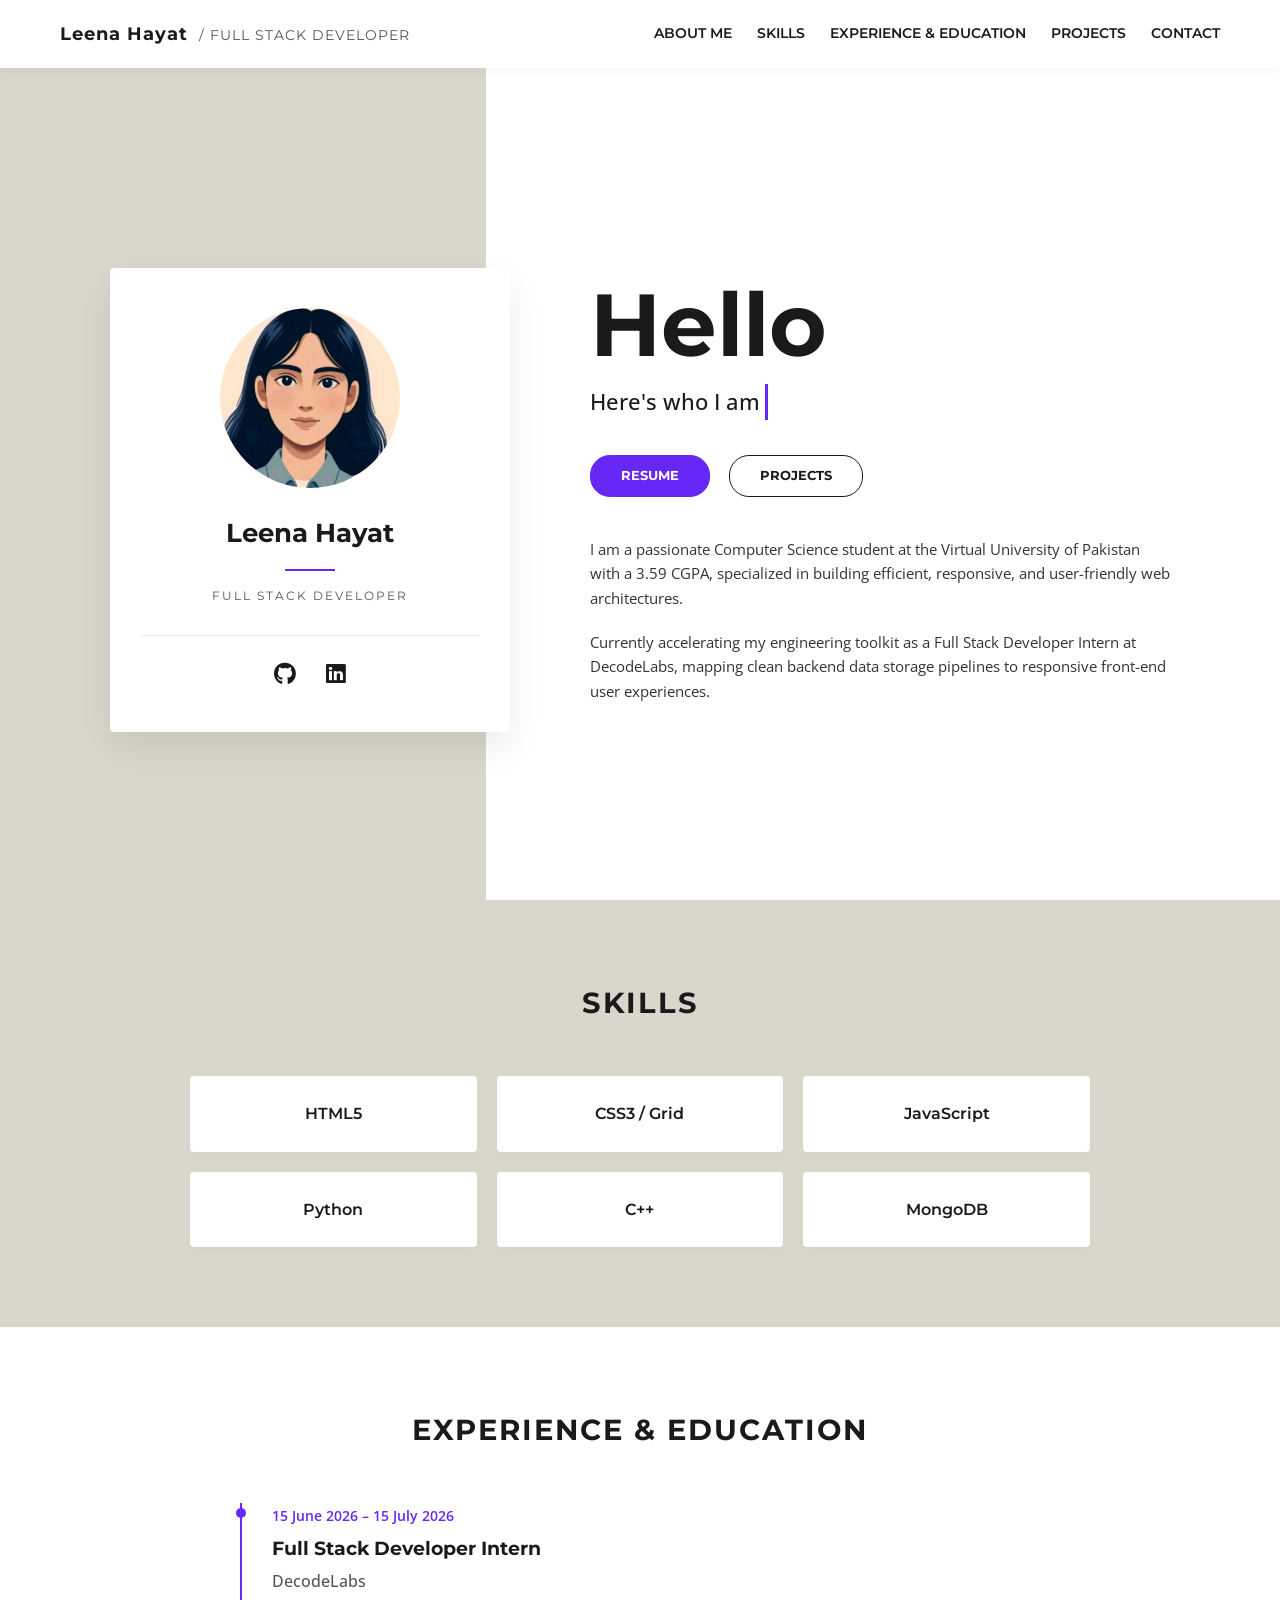
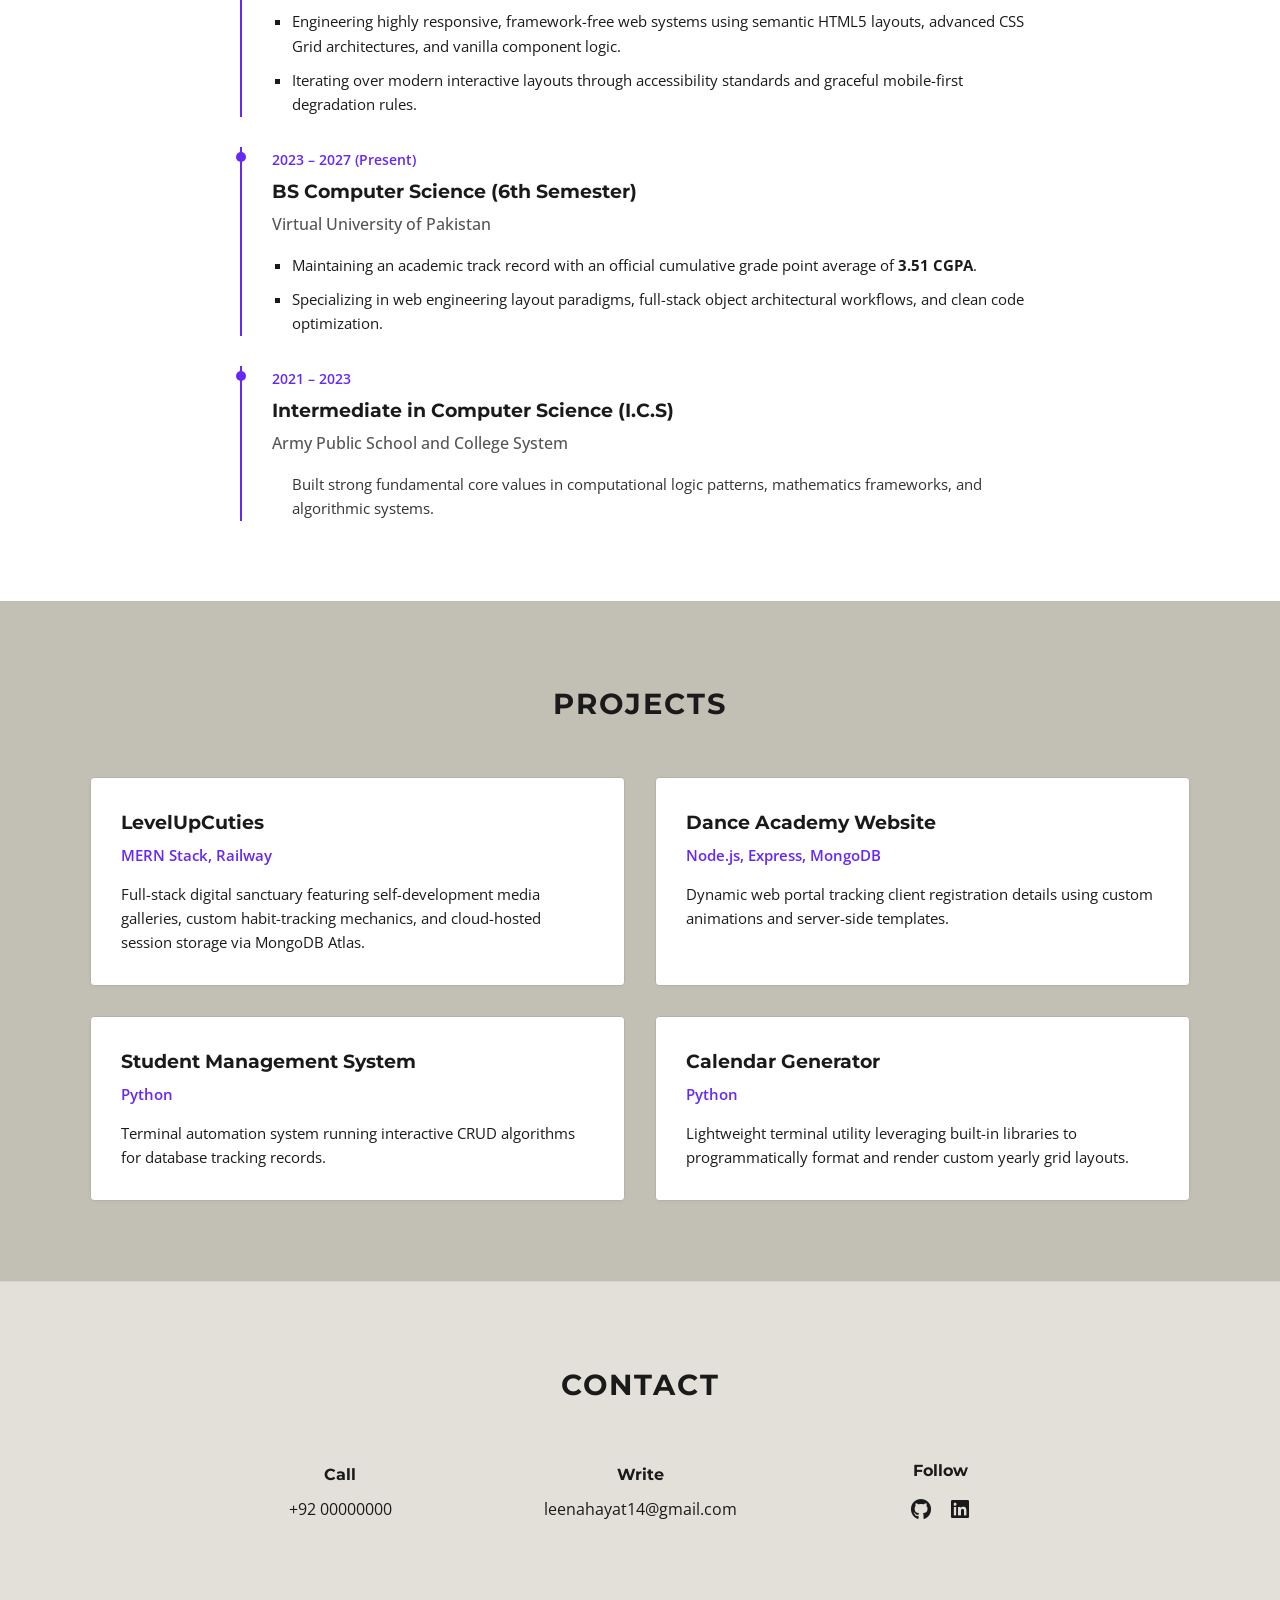
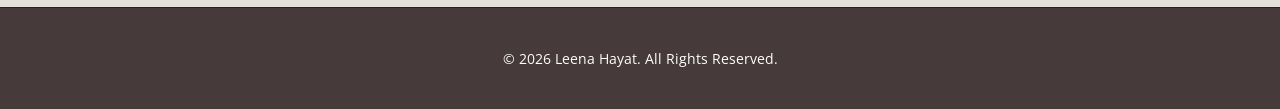
==== mainpage.html @ c71c474e "Adding DecodeLab Project 1" ====
<!DOCTYPE html>
<html lang="en">
<head>
    <meta charset="UTF-8">
    <meta name="viewport" content="width=device-width, initial-scale=1.0">
    <title>Leena Hayat | Portfolio</title>
    <link rel="stylesheet" href="style.css">
    <link rel="preconnect" href="https://fonts.googleapis.com">
    <link rel="preconnect" href="https://fonts.gstatic.com" crossorigin>
    <link href="https://fonts.googleapis.com/css2?family=Montserrat:wght@400;600;700&family=Open+Sans:wght@400;500&display=swap" rel="stylesheet">
    <link rel="stylesheet" href="https://cdnjs.cloudflare.com/ajax/libs/font-awesome/6.4.0/css/all.min.css">
</head>
<body>

    <header class="navbar">
        <div class="nav-container">
            <div class="logo">
                <strong>Leena Hayat</strong> <span class="title-sub">/ FULL STACK DEVELOPER</span>
            </div>
            <button class="menu-toggle" aria-label="Toggle Navigation" onclick="toggleMenu()">☰</button>
            <nav class="nav-links" id="navLinks">
                <a href="#hero" onclick="toggleMenu()">ABOUT ME</a>
                <a href="#skills" onclick="toggleMenu()">SKILLS</a>
                <a href="#experience" onclick="toggleMenu()">EXPERIENCE & EDUCATION</a>
                <a href="#projects" onclick="toggleMenu()">PROJECTS</a>
                <a href="#contact" onclick="toggleMenu()">CONTACT</a>
            </nav>
        </div>
    </header>

    <main class="hero-wrapper" id="hero">
        <div class="hero-container">
            
            <div class="profile-card">
                <div class="avatar-container">
                    <img src="leenaprofile.jpeg" alt="Leena Hayat" class="profile-img">
                </div>
                <h2>Leena Hayat</h2>
                <div class="divider"></div>
                <p class="card-sub">FULL STACK DEVELOPER</p>
                <div class="card-socials">
                    <a href="https://github.com/leenahayat" target="_blank" title="GitHub"><i class="fab fa-github"></i></a>
                    <a href="https://www.linkedin.com/in/leena-hayat/" target="_blank" title="LinkedIn"><i class="fab fa-linkedin"></i></a>
                </div>
            </div>

            <div class="hero-text-content">
                <h1 class="main-heading" id="typewriter-title"></h1>
                <p class="tagline" id="typewriter-sub"></p>
                
                <div class="cta-buttons">
                    <a href="Leena_Hayat_CV_.pdf" target="_blank" class="btn btn-primary">RESUME</a>
                    <a href="#projects" class="btn btn-secondary">PROJECTS</a>
                </div>

                <div class="about-paragraphs">
                    <p>I am a passionate Computer Science student at the Virtual University of Pakistan with a 3.59 CGPA, specialized in building efficient, responsive, and user-friendly web architectures.</p>
                    <p>Currently accelerating my engineering toolkit as a Full Stack Developer Intern at DecodeLabs, mapping clean backend data storage pipelines to responsive front-end user experiences.</p>
                </div>
            </div>

        </div>
    </main>

    <section class="skills-section" id="skills">
        <h2 class="section-title">SKILLS</h2>
        <div class="skills-grid">
            <div class="skill-card">HTML5</div>
            <div class="skill-card">CSS3 / Grid</div>
            <div class="skill-card">JavaScript</div>
            <div class="skill-card">Python</div>
            <div class="skill-card">C++</div>
            <div class="skill-card">MongoDB</div>
        </div>
    </section>

    <section class="experience-section" id="experience">
        <h2 class="section-title">EXPERIENCE & EDUCATION</h2>
        <div class="timeline-container">
            
            <div class="experience-box">
                <span class="timeline-date">15 June 2026 – 15 July 2026</span>
                <h3>Full Stack Developer Intern</h3>
                <h4 class="company-name">DecodeLabs</h4>
                <ul class="exp-details">
                    <li>Engineering highly responsive, framework-free web systems using semantic HTML5 layouts, advanced CSS Grid architectures, and vanilla component logic.</li>
                    <li>Iterating over modern interactive layouts through accessibility standards and graceful mobile-first degradation rules.</li>
                </ul>
            </div>

            <div class="experience-box">
                <span class="timeline-date">2023 – 2027 (Present)</span>
                <h3>BS Computer Science (6th Semester)</h3>
                <h4 class="company-name">Virtual University of Pakistan</h4>
                <ul class="exp-details">
                    <li>Maintaining an academic track record with an official cumulative grade point average of <strong>3.51 CGPA</strong>.</li>
                    <li>Specializing in web engineering layout paradigms, full-stack object architectural workflows, and clean code optimization.</li>
                </ul>
            </div>

            <div class="experience-box">
                <span class="timeline-date">2021 – 2023</span>
                <h3>Intermediate in Computer Science (I.C.S)</h3>
                <h4 class="company-name">Army Public School and College System</h4>
                <p style="font-size: 0.95rem; margin-top: 8px; color: #333333; padding-left: 20px;">
                    Built strong fundamental core values in computational logic patterns, mathematics frameworks, and algorithmic systems.
                </p>
            </div>

        </div>
    </section>

    <section class="projects-section" id="projects">
        <h2 class="section-title">PROJECTS</h2>
        
        <div class="gallery-wrapper-mobile">
            <div class="projects-grid" id="projectGrid">
                
                <a href="https://github.com/leenahayat" target="_blank" class="project-card">
                    <h3>LevelUpCuties</h3>
                    <p class="proj-stack">MERN Stack, Railway</p>
                    <p>Full-stack digital sanctuary featuring self-development media galleries, custom habit-tracking mechanics, and cloud-hosted session storage via MongoDB Atlas.</p>
                </a>

                <a href="https://github.com/leenahayat" target="_blank" class="project-card">
                    <h3>Dance Academy Website</h3>
                    <p class="proj-stack">Node.js, Express, MongoDB</p>
                    <p>Dynamic web portal tracking client registration details using custom animations and server-side templates.</p>
                </a>

                <a href="https://github.com/leenahayat" target="_blank" class="project-card">
                    <h3>Student Management System</h3>
                    <p class="proj-stack">Python</p>
                    <p>Terminal automation system running interactive CRUD algorithms for database tracking records.</p>
                </a>

                <a href="https://github.com/leenahayat" target="_blank" class="project-card">
                    <h3>Calendar Generator</h3>
                    <p class="proj-stack">Python</p>
                    <p>Lightweight terminal utility leveraging built-in libraries to programmatically format and render custom yearly grid layouts.</p>
                </a>

            </div>

            <div class="gallery-dots" id="galleryDots">
                <span class="dot active"></span>
                <span class="dot"></span>
                <span class="dot"></span>
                <span class="dot"></span>
            </div>
        </div>
    </section>

    <section class="contact-section" id="contact">
        <h2 class="section-title">CONTACT</h2>
        <div class="contact-info-grid">
            <div class="contact-item">
                <strong>Call</strong>
                <p>+92 00000000</p>
            </div>
            <div class="contact-item">
                <strong>Write</strong>
                <p>leenahayat14@gmail.com</p>
            </div>
            <div class="contact-item">
                <strong>Follow</strong>
                <div class="footer-socials">
                    <a href="https://github.com/leenahayat" target="_blank" title="GitHub"><i class="fab fa-github"></i></a>
                    <a href="https://www.linkedin.com/in/leena-hayat/" target="_blank" title="LinkedIn"><i class="fab fa-linkedin"></i></a>
                </div>
            </div>
        </div>
    </section>

    <footer class="footer">
        <p>&copy; 2026 Leena Hayat. All Rights Reserved.</p>
    </footer>

    <script>
        // Navbar toggle control
        function toggleMenu() {
            const navLinks = document.getElementById('navLinks');
            const toggleBtn = document.querySelector('.menu-toggle');
            
            if(window.innerWidth <= 768) {
                navLinks.classList.toggle('active');
                toggleBtn.textContent = navLinks.classList.contains('active') ? '✕' : '☰';
            }
        }

        // Asynchronous Typewriter Animation Engine
        const titleText = "Hello";
        const subText = "Here's who I am & what I do";
        
        let titleIndex = 0;
        let subIndex = 0;
        
        const titleElement = document.getElementById("typewriter-title");
        const subElement = document.getElementById("typewriter-sub");

        function typeTitle() {
            if (titleIndex < titleText.length) {
                titleElement.innerHTML += titleText.charAt(titleIndex);
                titleIndex++;
                setTimeout(typeTitle, 120); // Speed of "Hello" typing
            } else {
                titleElement.style.borderRight = "none";
                setTimeout(typeSub, 400);
            }
        }

        function typeSub() {
            subElement.style.borderRight = "3px solid var(--color-accent)";
            
            if (subIndex < subText.length) {
                subElement.innerHTML += subText.charAt(subIndex);
                subIndex++;
                setTimeout(typeSub, 60); // Speed of tagline typing
            }
        }

        // Mobile Gallery Carousel Navigation Dots Dynamic Sync Tracker
        const projectGrid = document.getElementById('projectGrid');
        const dots = document.querySelectorAll('.gallery-dots .dot');

        if (projectGrid && dots.length > 0) {
            projectGrid.addEventListener('scroll', () => {
                const scrollLeft = projectGrid.scrollLeft;
                const cardWidth = projectGrid.querySelector('.project-card').clientWidth + 16; // Include structural card gap
                const activeIndex = Math.round(scrollLeft / cardWidth);
                
                dots.forEach((dot, index) => {
                    if (index === activeIndex) {
                        dot.classList.add('active');
                    } else {
                        dot.classList.remove('active');
                    }
                });
            });
        }

        // Initialize script on document load
        window.addEventListener("DOMContentLoaded", () => {
            titleElement.style.borderRight = "3px solid var(--color-accent)";
            setTimeout(typeTitle, 500);
        });
    </script>
</body>
</html>
---- style.css ----
/* --- 2025/2026 Aesthetic Palette Design Core --- */
:root {
    --bg-warm-canvas: #D9D6CB;    /* Core warm grey split accent background */
    --bg-projects-darker: #C2BFB4; /* Custom darker layout background color tone for Projects section */
    --color-accent: #6528F7;      /* Vivid Purple Focus Theme */
    --color-dark: #1A1A1A;        /* High-contrast text clarity */
    --color-darkest-grey: #463a3a; /* Darkest charcoal grey explicitly mapped for the footer block canvas */
    --color-muted: #555555;       /* Subtext values */
    --font-headings: 'Montserrat', sans-serif;
    --font-body: 'Open Sans', sans-serif;
}

* {
    margin: 0;
    padding: 0;
    box-sizing: border-box;
}

html {
    scroll-behavior: smooth;
}

body {
    background-color: #FFFFFF;
    color: var(--color-dark);
    font-family: var(--font-body);
    line-height: 1.6;
    overflow-x: hidden;
}

/* --- 1. Navbar Navigation Layout --- */
.navbar {
    position: fixed;
    top: 0;
    left: 0;
    width: 100%;
    background: #FFFFFF;
    z-index: 9999;
    box-shadow: 0 2px 10px rgba(0, 0, 0, 0.05);
}

.nav-container {
    max-width: 1200px;
    margin: 0 auto;
    display: flex;
    justify-content: space-between;
    align-items: center;
    padding: 20px 20px;
    position: relative;
}

.logo {
    font-family: var(--font-headings);
    font-size: 1.1rem;
    letter-spacing: 1px;
}

.title-sub {
    color: var(--color-muted);
    font-size: 0.85rem;
    font-weight: 400;
    margin-left: 5px;
}

.nav-links {
    display: flex;
    align-items: center;
}

.nav-links a {
    text-decoration: none;
    color: var(--color-dark);
    font-family: var(--font-headings);
    font-size: 0.85rem;
    font-weight: 600;
    margin-left: 25px;
    transition: color 0.2s ease;
}

.nav-links a:hover {
    color: var(--color-accent);
}

.menu-toggle {
    display: none;
    background: none;
    border: none;
    font-size: 1.8rem;
    cursor: pointer;
    color: var(--color-dark);
    z-index: 10000;
}

/* --- 2. Asymmetric Split Hero Framework --- */
.hero-wrapper {
    min-height: 100vh;
    padding-top: 100px;
    display: flex;
    align-items: center;
    position: relative;
}

.hero-wrapper::before {
    content: '';
    position: absolute;
    top: 0;
    left: 0;
    width: 38%;
    height: 100%;
    background-color: var(--bg-warm-canvas);
    z-index: -1;
}

.hero-container {
    max-width: 1100px;
    margin: 0 auto;
    width: 100%;
    display: grid;
    grid-template-columns: 400px 1fr;
    gap: 60px;
    padding: 40px 20px;
    align-items: center;
}

/* Asymmetric Profile ID Card Component */
.profile-card {
    background: #FFFFFF;
    box-shadow: 0 15px 35px rgba(0, 0, 0, 0.08);
    border-radius: 4px;
    padding: 40px 30px;
    text-align: center;
}

.avatar-container {
    width: 180px;
    height: 180px;
    border-radius: 50%;
    margin: 0 auto 25px auto;
    overflow: hidden;
    background: rgba(0, 0, 0, 0.05);
}

.profile-img {
    width: 100%;
    height: 100%;
    object-fit: cover;
}

.profile-card h2 {
    font-family: var(--font-headings);
    font-size: 1.6rem;
    margin-bottom: 15px;
}

.divider {
    width: 50px;
    height: 2px;
    background-color: var(--color-accent);
    margin: 0 auto 15px auto;
}

.card-sub {
    font-family: var(--font-headings);
    letter-spacing: 2px;
    font-size: 0.75rem;
    color: var(--color-muted);
    margin-bottom: 30px;
}

.card-socials {
    display: flex;
    justify-content: center;
    gap: 30px;
    border-top: 1px solid #EEEEEE;
    padding-top: 20px;
}

.card-socials a {
    text-decoration: none;
    color: var(--color-dark);
    font-size: 1.4rem;
    transition: color 0.2s ease;
}

.card-socials a:hover {
    color: var(--color-accent);
}

/* Right Narrative Grid Column */
.hero-text-content {
    padding-left: 20px;
}

.main-heading {
    font-family: var(--font-headings);
    font-size: 5.5rem;
    font-weight: 700;
    line-height: 1.1;
    display: inline-block;
    padding-right: 5px;
    margin-bottom: 10px;
    white-space: nowrap;
    animation: blinkCursor 0.8s step-end infinite;
}

.tagline {
    font-size: 1.4rem;
    margin-bottom: 35px;
    font-weight: 500;
    display: block;
    width: max-content;
    max-width: 100%;
    padding-right: 5px;
    white-space: nowrap;
    animation: blinkCursor 0.8s step-end infinite;
}

@media (max-width: 480px) {
    .main-heading, .tagline {
        white-space: normal !important;
        border-right: none !important;
        animation: none !important;
    }
}

@keyframes blinkCursor {
    from, to { border-color: transparent }
    50% { border-color: var(--color-accent); }
}

.cta-buttons {
    margin-bottom: 40px;
}

.btn {
    display: inline-block;
    padding: 10px 30px;
    border-radius: 20px;
    text-decoration: none;
    font-family: var(--font-headings);
    font-size: 0.8rem;
    font-weight: 700;
    margin-right: 15px;
    transition: all 0.2s ease;
}

.btn-primary {
    background-color: var(--color-accent);
    color: #FFFFFF;
    border: 1px solid var(--color-accent);
}

.btn-primary:hover {
    background-color: #4C11D3;
}

.btn-secondary {
    background-color: transparent;
    color: var(--color-dark);
    border: 1px solid var(--color-dark);
}

.btn-secondary:hover {
    background-color: var(--color-dark);
    color: #FFFFFF;
}

.about-paragraphs p {
    margin-bottom: 20px;
    color: #333333;
    font-size: 0.95rem;
}

/* --- Section Standards --- */
.section-title {
    font-family: var(--font-headings);
    text-align: center;
    font-size: 1.8rem;
    letter-spacing: 2px;
    margin-bottom: 50px;
    position: relative;
}

/* --- 4. Technical Skills Section --- */
.skills-section {
    background-color: var(--bg-warm-canvas);
    padding: 80px 20px;
}

.skills-grid {
    max-width: 900px;
    margin: 0 auto;
    display: grid;
    grid-template-columns: repeat(3, 1fr);
    gap: 20px;
}

.skill-card {
    background: #FFFFFF;
    padding: 25px;
    text-align: center;
    font-family: var(--font-headings);
    font-weight: 600;
    border-radius: 4px;
    box-shadow: 0 4px 10px rgba(0,0,0,0.02);
    position: relative;
    overflow: hidden;
    transition: transform 0.3s cubic-bezier(0.25, 1, 0.5, 1), box-shadow 0.3s ease;
}

.skill-card:hover {
    transform: translateY(-5px);
    box-shadow: 0 12px 24px rgba(0, 0, 0, 0.12);
}

.skill-card::before, .project-card::before {
    content: '';
    position: absolute;
    top: 0;
    left: -150%;
    width: 50%;
    height: 100%;
    background: linear-gradient(to right, rgba(255,255,255,0) 0%, rgba(255,255,255,0.4) 50%, rgba(255,255,255,0) 100%);
    transform: skewX(-25deg);
}

.skill-card:hover::before, .project-card:hover::before {
    animation: shineEffect 0.75s ease-in-out;
}

@keyframes shineEffect {
    100% { left: 200%; }
}

/* --- 5. Experience & Education Block Timeline --- */
.experience-section {
    padding: 80px 20px;
    background: #FFFFFF;
}

.timeline-container {
    max-width: 800px;
    margin: 0 auto;
}

.experience-box {
    border-left: 2px solid var(--color-accent);
    padding-left: 30px;
    position: relative;
    margin-bottom: 30px;
}

.experience-box:last-child {
    margin-bottom: 0;
}

.experience-box::before {
    content: '';
    position: absolute;
    left: -6px;
    top: 5px;
    width: 10px;
    height: 10px;
    background-color: var(--color-accent);
    border-radius: 50%;
}

.timeline-date {
    font-weight: 600;
    color: var(--color-accent);
    font-size: 0.9rem;
}

.experience-box h3 {
    font-family: var(--font-headings);
    margin: 5px 0;
}

.company-name {
    color: var(--color-muted);
    font-weight: 500;
    margin-bottom: 15px;
}

.exp-details {
    list-style-type: square;
    padding-left: 20px;
}

.exp-details li {
    margin-bottom: 10px;
    font-size: 0.95rem;
}

/* --- 6. Projects Presentation Grid --- */
.projects-section {
    padding: 80px 20px;
    background-color: var(--bg-projects-darker);
}

.projects-grid {
    max-width: 1100px;
    margin: 0 auto;
    display: grid;
    grid-template-columns: repeat(2, 1fr);
    gap: 30px;
}

.project-card {
    background: #FFFFFF;
    border: 1px solid #B5B2A8;
    padding: 30px;
    border-radius: 4px;
    box-shadow: 0 2px 5px rgba(0,0,0,0.02);
    text-decoration: none;
    color: inherit;
    display: block;
    position: relative;
    overflow: hidden;
    transition: transform 0.3s cubic-bezier(0.25, 1, 0.5, 1), box-shadow 0.3s ease, border-color 0.3s ease;
}

.project-card:hover {
    transform: translateY(-6px);
    box-shadow: 0 15px 30px rgba(0, 0, 0, 0.15);
    border-color: var(--color-accent);
}

.project-card h3 {
    font-family: var(--font-headings);
    margin-bottom: 5px;
}

.proj-stack {
    font-size: 0.8rem;
    color: var(--color-accent);
    font-weight: 600;
    margin-bottom: 15px;
}

.project-card p {
    font-size: 0.95rem;
}

/* Carousel Dots are completely hidden on desktop layout views */
.gallery-dots {
    display: none;
}

/* --- 7. Contact Alignment Grid & Footer Favicons --- */
.contact-section {
    padding: 80px 20px;
    background: rgba(217, 214, 203, 0.75);
    backdrop-filter: blur(10px);
    -webkit-backdrop-filter: blur(10px);
    border-top: 1px solid rgba(0, 0, 0, 0.05);
}

.contact-info-grid {
    max-width: 900px;
    margin: 0 auto;
    display: grid;
    grid-template-columns: repeat(3, 1fr);
    text-align: center;
    align-items: center;
}

.contact-item strong {
    font-family: var(--font-headings);
    display: block;
    margin-bottom: 10px;
}

.footer-socials {
    display: flex;
    justify-content: center;
    gap: 20px;
}

.footer-socials a {
    color: var(--color-dark);
    font-size: 1.3rem;
    transition: color 0.2s ease;
}

.footer-socials a:hover {
    color: var(--color-accent);
}

/* --- 8. System Footer Metadata --- */
.footer {
    background: var(--color-darkest-grey); 
    color: #FFFFFF; 
    text-align: center;
    padding: 40px 20px;
    border-top: 1px solid #222222;
    font-size: 0.85rem;
}

.footer p { color: #FFFFFF; }

/* --- Media Queries for Tablet & Collapsed Layouts --- */
@media (max-width: 1024px) {
    .hero-container {
        grid-template-columns: 1fr;
        justify-content: center;
    }
    .hero-wrapper::before {
        width: 100%;
        height: 450px;
    }
    .profile-card {
        max-width: 450px;
        margin: 0 auto;
    }
    .hero-text-content {
        text-align: center;
        padding-left: 0;
    }
}

/* ==========================================================================
   MOBILE RESPONSIVE RULES (Max-Width: 768px)
   ========================================================================== */
@media screen and (max-width: 768px) {
    
    .menu-toggle {
        display: block;
    }

    .title-sub {
        display: none;
    }

    .nav-links {
        display: flex;
        flex-direction: column;
        position: absolute;
        top: 100%;
        left: 0;
        width: 100%;
        background-color: #FFFFFF;
        box-shadow: 0 8px 16px rgba(0, 0, 0, 0.08);
        padding: 0;
        max-height: 0;
        overflow: hidden;
        transition: max-height 0.3s cubic-bezier(0.4, 0, 0.2, 1), padding 0.3s ease;
    }

    .nav-links.active {
        max-height: 360px;
        padding: 10px 0;
        border-top: 1px solid #F5F5F5;
    }

    .nav-links a {
        width: 100%;
        text-align: center;
        padding: 12px 0 !important;
        margin: 0 !important;
        font-size: 0.9rem !important;
        font-weight: 600;
        color: var(--color-dark);
        border-bottom: 1px solid #FAFAFA;
    }

    .nav-links a:last-child { border-bottom: none; }
    .nav-links a:hover { background-color: #F9F9F9; color: var(--color-accent); }
    
    /* 2. HERO PROFILE REALIGNMENT & CENTER TAGLINE FIX */
    .hero-container {
        display: flex;
        flex-direction: column;
        align-items: center;
        text-align: center;
        padding: 2rem 1rem;
    }

    .profile-card {
        width: 100%;
        max-width: 320px;
        margin-bottom: 2.5rem;
        box-shadow: 0 8px 24px rgba(0, 0, 0, 0.06);
        border-radius: 16px;
        padding: 2rem 1.5rem;
    }

    .hero-text-content {
        width: 100%;
        display: flex;
        flex-direction: column;
        align-items: center; /* Grounding all components precisely in the center */
    }

    .main-heading {
        font-size: 2.5rem !important;
        margin-bottom: 0.5rem;
        text-align: center;
        display: block; /* Changes inline status block to let centering auto parameters resolve */
        padding-right: 0;
    }

    /* Tagline Moved From Side Alignment into Perfect Center beneath Hello */
    .tagline {
        font-size: 1.1rem !important;
        text-align: center !important;
        margin: 0 auto 2rem auto !important; /* Perfect auto-centering margins */
        padding-right: 0 !important;
        display: inline-block !important;
        width: auto !important;
    }

    .about-paragraphs p {
        font-size: 0.95rem;
        line-height: 1.6;
        text-align: justify;
        text-align-last: center;
        margin-bottom: 1rem;
        padding: 0 0.5rem;
    }

    .cta-buttons {
        display: flex;
        justify-content: center;
        gap: 12px;
        margin-bottom: 2rem;
        width: 100%;
    }

    .btn {
        width: 45%;
        padding: 10px 0;
        font-size: 0.9rem;
        margin-right: 0 !important;
    }

    /* 3. SKILLS GRID TRANSFORM */
    .skills-grid {
        display: grid !important;
        grid-template-columns: repeat(2, 1fr) !important;
        gap: 12px !important;
        padding: 0 1rem;
    }

    .skill-card {
        padding: 14px 8px !important;
        font-size: 0.9rem !important;
        font-weight: 600;
        border-radius: 8px;
    }

    /* 4. EXPERIENCE & TIMELINE SPACING */
    .experience-section { padding: 3rem 1rem !important; }
    .experience-box { padding: 1.5rem !important; margin-bottom: 1.5rem !important; border-radius: 12px; }
    .experience-box h3 { font-size: 1.15rem; }
    .exp-details { padding-left: 18px !important; }
    .exp-details li { font-size: 0.9rem !important; margin-bottom: 8px; }

    /* ==========================================================================
       5. PROJECTS SWIPE GALLERY DESIGN (Matches image_3a95c6 layout parameters)
       ========================================================================== */
    .projects-section {
        padding: 3rem 0rem 2rem 0rem !important; /* Open horizontal bleed space */
    }

    .projects-section .section-title {
        padding: 0 1rem;
        margin-bottom: 30px;
    }

    /* Outer Wrapper framing the complete app view stack setup */
    .gallery-wrapper-mobile {
        width: 100%;
        display: flex;
        flex-direction: column;
        align-items: center;
    }

    .projects-grid {
        display: flex !important;
        flex-direction: row !important;
        gap: 16px;
        width: 100%;
        overflow-x: auto !important;
        scroll-snap-type: x mandatory;
        padding: 0 24px 20px 24px; /* Matches exact app edge padding alignments */
        scrollbar-width: none; /* Safely strips default scroll tracks from viewport systems */
    }

    .projects-grid::-webkit-scrollbar {
        display: none; /* Complete fallback concealment */
    }

    /* Custom high-end rounded gallery card container */
    .project-card {
        flex: 0 0 calc(100% - 16px) !important; /* Gives cards a clean edge margin overlap */
        max-width: 340px;
        scroll-snap-align: center;
        background: #FFFFFF;
        border: none !important; /* Minimal card shadow outline drop styles */
        padding: 24px !important;
        border-radius: 16px !important; /* Rounded corners match reference snapshot */
        box-shadow: 0 8px 24px rgba(0, 0, 0, 0.06) !important;
        white-space: normal;
        text-align: left;
    }

    /* Reference Gallery Tracking Dot Container Setup */
    .gallery-dots {
        display: flex;
        justify-content: center;
        align-items: center;
        gap: 8px;
        margin-top: 5px;
        width: 100%;
    }

    .gallery-dots .dot {
        width: 8px;
        height: 8px;
        background-color: #B5B2A8; /* Subdued baseline indicator tone */
        border-radius: 50%;
        transition: background-color 0.2s ease, transform 0.2s ease;
    }

    /* Bright active indicator matching the focus profile magenta/purple dot spec */
    .gallery-dots .dot.active {
        background-color: var(--color-accent); /* Dynamic branding focal color value mapping */
        transform: scale(1.1);
    }

    /* 6. CONTACT GRID OPTIMIZATION */
    .contact-info-grid {
        grid-template-columns: 1fr !important;
        gap: 1.5rem !important;
        text-align: center;
    }
}
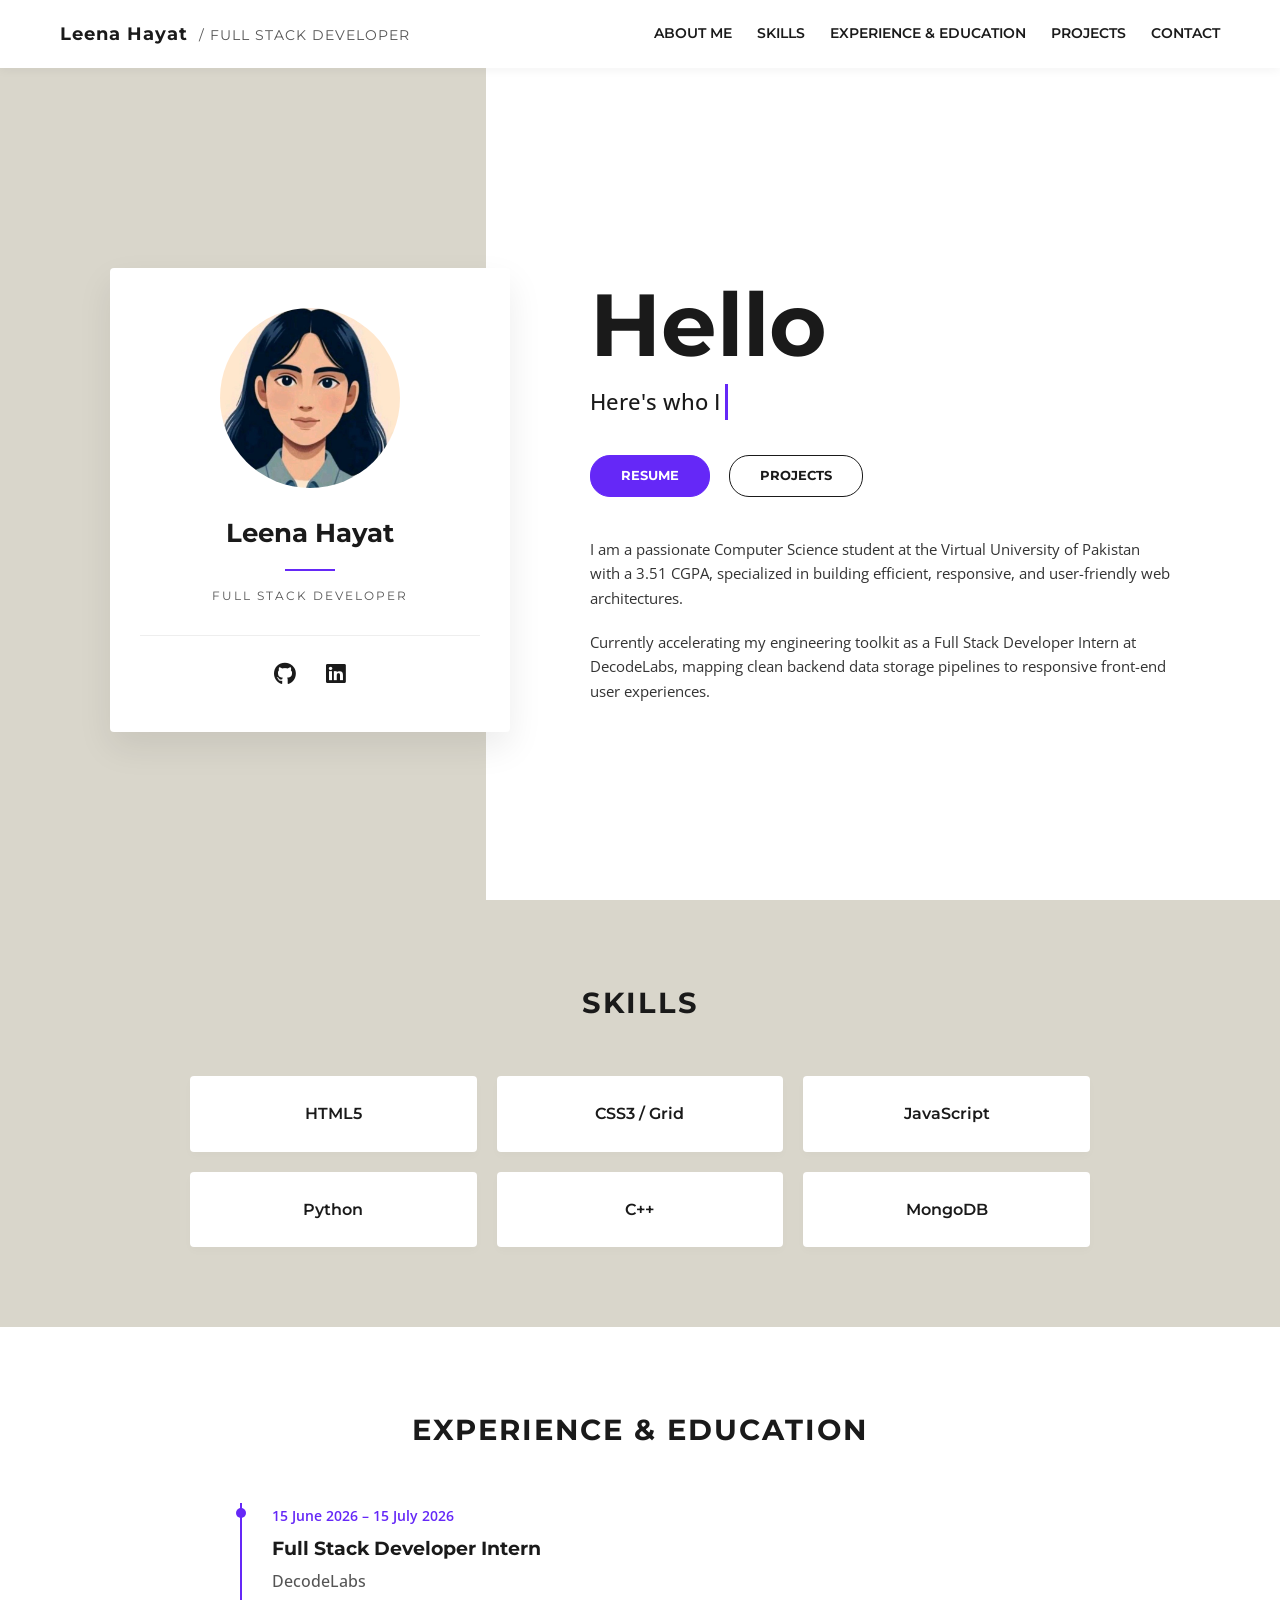
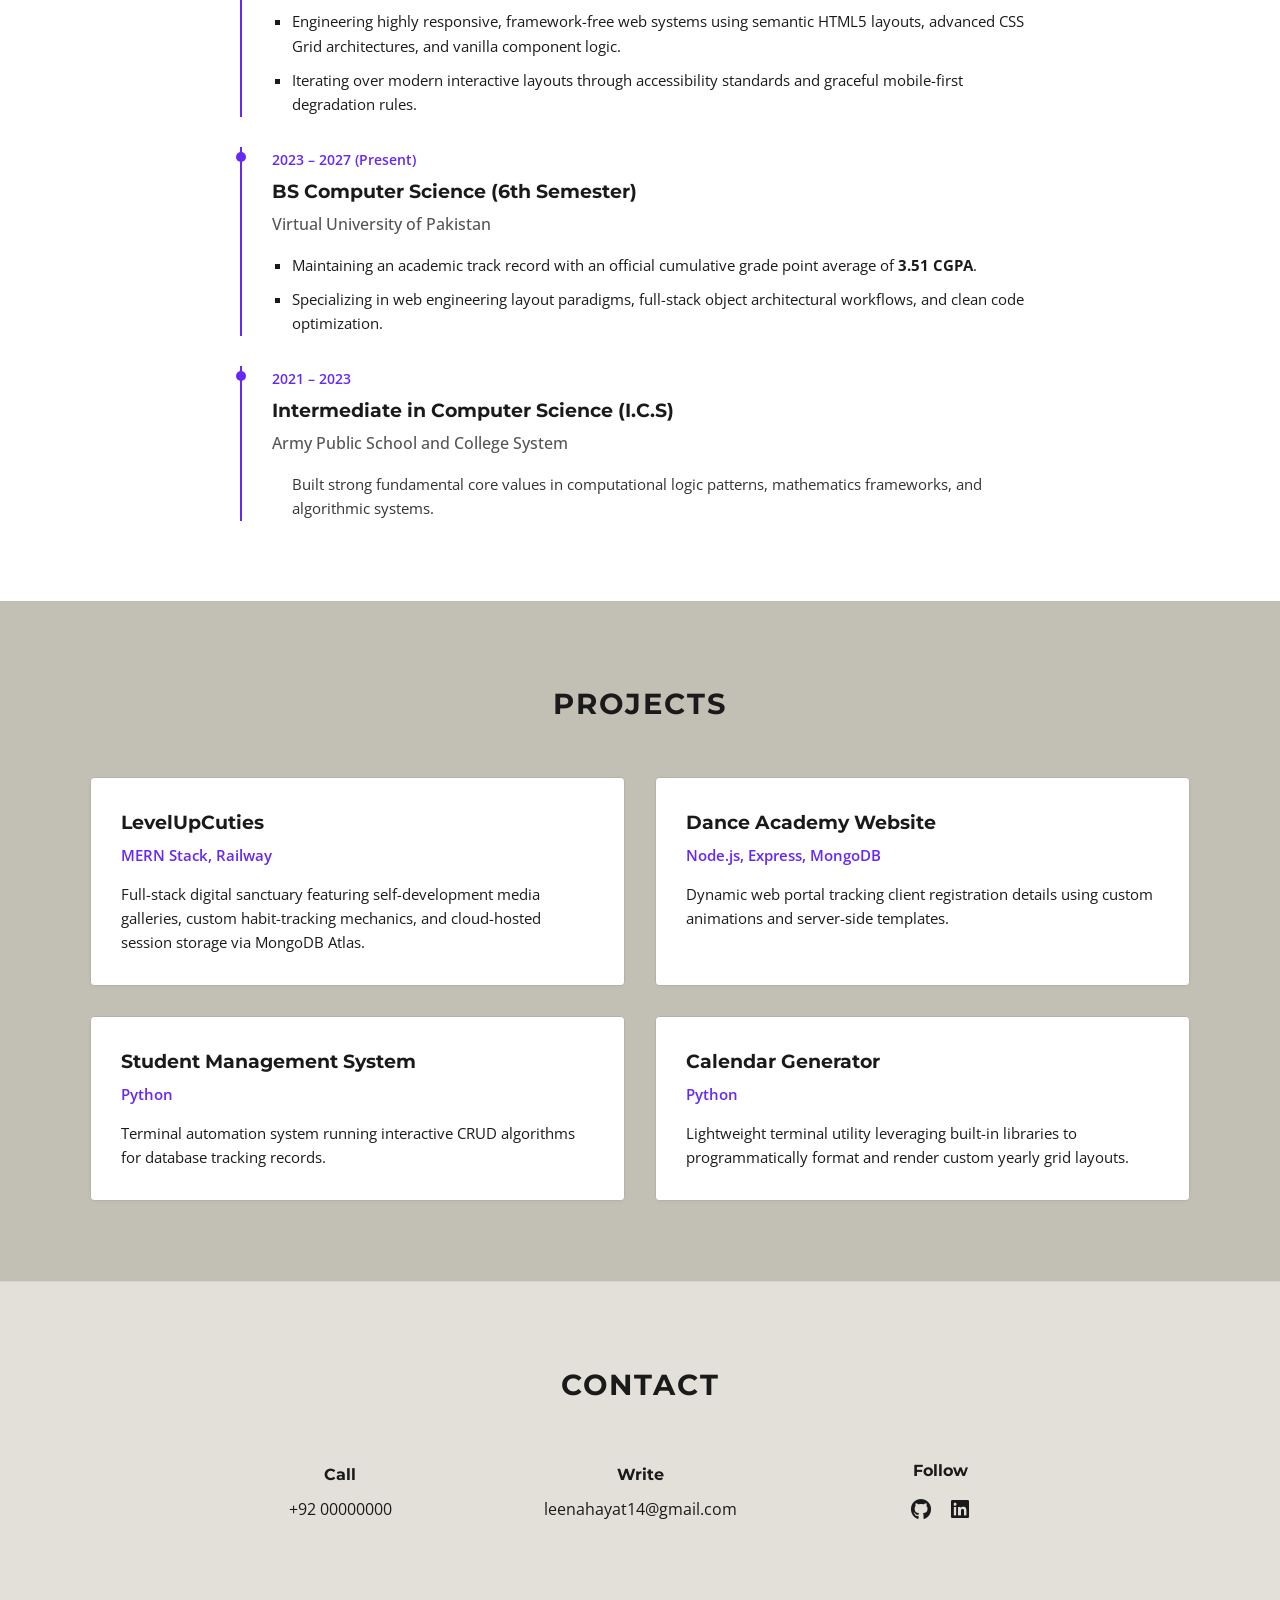
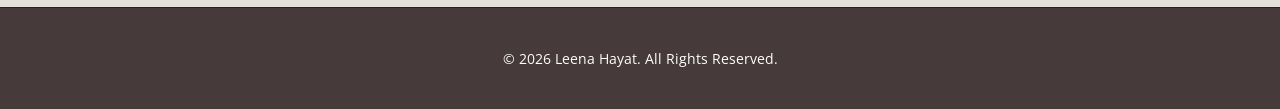
==== commit cee9ed4b: "Added DecodeLabs Project 1" ====
--- a/mainpage.html
+++ b/mainpage.html
@@ -54,7 +54,7 @@
                 </div>
 
                 <div class="about-paragraphs">
-                    <p>I am a passionate Computer Science student at the Virtual University of Pakistan with a 3.59 CGPA, specialized in building efficient, responsive, and user-friendly web architectures.</p>
+                    <p>I am a passionate Computer Science student at the Virtual University of Pakistan with a 3.51 CGPA, specialized in building efficient, responsive, and user-friendly web architectures.</p>
                     <p>Currently accelerating my engineering toolkit as a Full Stack Developer Intern at DecodeLabs, mapping clean backend data storage pipelines to responsive front-end user experiences.</p>
                 </div>
             </div>
@@ -246,4 +246,4 @@
         });
     </script>
 </body>
-</html>+</html>
